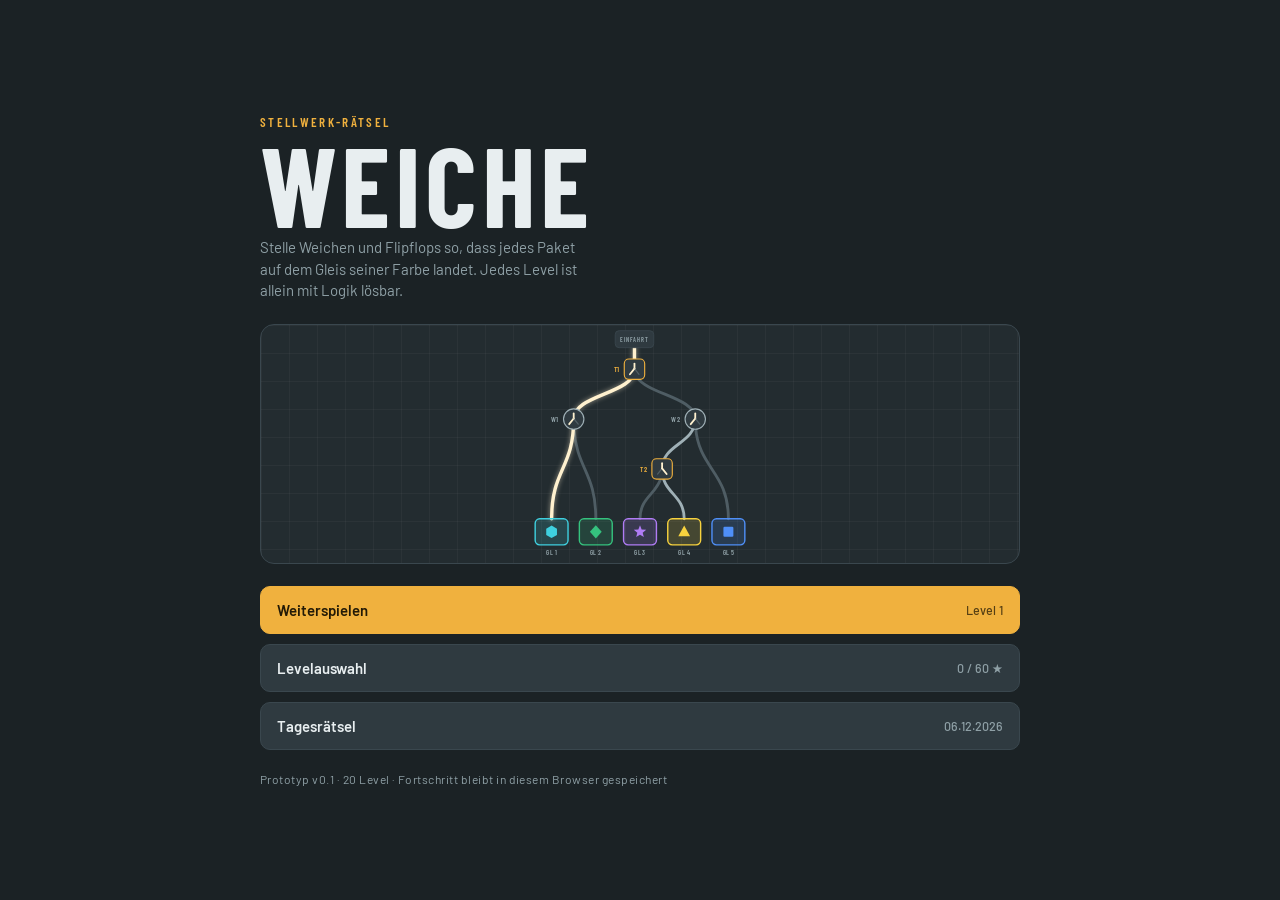
==== web/index.html @ 9e85227f "Prototyp v0.1 und Marktanalyse hinzufügen - web/index.html: spielbarer Browser-Prototyp mit 20 Level" ====
<!doctype html>
<html lang="de">
<head>
<meta charset="utf-8">
<meta name="viewport" content="width=device-width, initial-scale=1, viewport-fit=cover">
<style>:root{padding-top:env(safe-area-inset-top,0px);padding-bottom:env(safe-area-inset-bottom,0px)}body{margin:0}</style>
<title>Weiche</title>
<link rel="preconnect" href="https://fonts.googleapis.com">
<link rel="preconnect" href="https://fonts.gstatic.com" crossorigin>
<link rel="stylesheet" href="https://fonts.googleapis.com/css2?family=Barlow+Condensed:wght@500;600;700&family=Barlow:wght@400;500;600&display=swap">
<style>
/* Layout: Ein-Bildschirm-Stellpult – Kopfzeile, Paketfolge, Spurplan (flexibel), Bedienleiste */
:root{
  --panel:#1b2225; --panel-2:#232c30; --panel-3:#2f3a40; --frame:#3a474e;
  --grid:rgba(255,255,255,.035);
  --rail:#4f5d64; --rail-set:#9fb0b6; --lit:#fff1cf; --ink:#e8eef0; --muted:#8fa0a6;
  --accent:#f0b13e; --accent-ink:#231a06; --ok:#6fd08c; --bad:#ff6a57;
  --c0:#ef5b5b; --c1:#4f8ff7; --c2:#f7d23e; --c3:#35c27e; --c4:#b07cf5; --c5:#3fd0df;
  --f-display:'Barlow Condensed','Arial Narrow',Arial,sans-serif;
  --f-body:'Barlow',system-ui,-apple-system,'Segoe UI',sans-serif;
  color-scheme:dark;
}
*{box-sizing:border-box}
[hidden]{display:none!important}
html,body{height:100%}
body{background:var(--panel);color:var(--ink);font-family:var(--f-body);font-size:15px;
  padding-left:max(16px,env(safe-area-inset-left,0px));padding-right:max(16px,env(safe-area-inset-right,0px));
  -webkit-tap-highlight-color:transparent;overscroll-behavior:none}
button{font:inherit;color:inherit;cursor:pointer;border:0;background:none}
button:focus-visible,[tabindex]:focus-visible{outline:2px solid var(--accent);outline-offset:2px}
#app{height:100%;max-width:760px;margin:0 auto;display:flex;flex-direction:column}
.screen{flex:1;min-height:0;display:flex;flex-direction:column;padding-block:12px}

/* ---------- Menü ---------- */
#menu{justify-content:center;gap:22px;align-items:stretch}
.brand{display:flex;flex-direction:column;gap:6px}
.eyebrow{font-family:var(--f-display);font-weight:600;letter-spacing:.18em;text-transform:uppercase;color:var(--accent);font-size:13px}
.wordmark{font-family:var(--f-display);font-weight:700;font-size:clamp(64px,18vw,112px);line-height:.85;letter-spacing:.04em;margin:0}
.lede{color:var(--muted);max-width:42ch;line-height:1.45;margin:0}
.hero{border:1px solid var(--frame);border-radius:14px;height:clamp(150px,30vh,240px);
  background:linear-gradient(var(--grid) 1px,transparent 1px) 0 0/28px 28px,linear-gradient(90deg,var(--grid) 1px,transparent 1px) 0 0/28px 28px,var(--panel-2)}
.hero svg{width:100%;height:100%;display:block}
.menu-actions{display:grid;gap:10px}
.btn{display:flex;align-items:center;justify-content:space-between;gap:12px;padding:14px 16px;border-radius:10px;
  background:var(--panel-3);border:1px solid var(--frame);font-weight:600;text-align:left}
.btn small{color:var(--muted);font-weight:500}
.btn.primary{background:var(--accent);color:var(--accent-ink);border-color:var(--accent)}
.btn.primary small{color:var(--accent-ink);opacity:.75}
.foot{color:var(--muted);font-size:12px;letter-spacing:.04em}

/* ---------- Levelauswahl ---------- */
.bar{display:flex;align-items:center;gap:10px;min-height:44px}
.back{padding:8px 10px 8px 0;color:var(--muted);font-weight:600}
.bar h2{font-family:var(--f-display);font-weight:700;font-size:24px;letter-spacing:.03em;margin:0;flex:1}
.grid{display:grid;grid-template-columns:repeat(5,1fr);gap:10px;margin-top:8px;overflow:auto;padding-bottom:8px}
.tile{aspect-ratio:1;max-width:100%;border-radius:10px;background:var(--panel-3);border:1px solid var(--frame);
  display:flex;flex-direction:column;align-items:center;justify-content:center;gap:2px}
.tile b{font-family:var(--f-display);font-size:26px;font-weight:700;font-variant-numeric:tabular-nums}
.tile span{font-size:11px;color:var(--accent);letter-spacing:.05em}
.tile[disabled]{opacity:.35;cursor:default}
.tile.next{border-color:var(--accent)}

/* ---------- Spiel ---------- */
#game{gap:10px;position:relative}
.ttl{flex:1;min-width:0}
.ttl b{display:block;font-family:var(--f-display);font-weight:700;font-size:22px;letter-spacing:.03em;line-height:1}
.ttl span{font-size:12px;color:var(--muted)}
.attempt{font-family:var(--f-display);font-weight:600;color:var(--muted);font-size:15px;font-variant-numeric:tabular-nums}
.tip{margin:0;padding:10px 12px;border-radius:10px;background:var(--panel-3);border-left:3px solid var(--accent);line-height:1.4;font-size:14px}
.queue-wrap{display:flex;align-items:center;gap:10px}
.queue-label{font-family:var(--f-display);font-weight:600;font-size:12px;letter-spacing:.14em;text-transform:uppercase;color:var(--muted)}
#queue{display:flex;gap:6px;flex-wrap:wrap}
.pkg{position:relative;width:30px;height:30px;border-radius:8px;display:grid;place-items:center;background:var(--panel-2);border:1px solid var(--frame)}
.pkg svg{width:24px;height:24px}
.pkg i{position:absolute;top:-6px;left:-5px;font-style:normal;font-size:10px;font-weight:600;color:var(--muted);font-variant-numeric:tabular-nums}
.pkg.now{border-color:var(--lit);box-shadow:0 0 0 2px rgba(255,241,207,.25)}
.pkg.done{opacity:.35}
.pkg.bad{border-color:var(--bad);box-shadow:0 0 0 2px rgba(255,106,87,.35)}
.board{flex:1;min-height:180px;position:relative;border:1px solid var(--frame);border-radius:14px;overflow:hidden;
  background:linear-gradient(var(--grid) 1px,transparent 1px) 0 0/28px 28px,linear-gradient(90deg,var(--grid) 1px,transparent 1px) 0 0/28px 28px,var(--panel-2)}
.board svg{width:100%;height:100%;display:block;touch-action:manipulation}
#status{margin:0;min-height:2.6em;line-height:1.35;font-size:14px;color:var(--muted)}
#status b{color:var(--ink)}
#status.bad b{color:var(--bad)}
.controls{display:grid;grid-template-columns:1fr 1fr 1fr 1.6fr;gap:8px}
.ctl{padding:12px 6px;border-radius:10px;background:var(--panel-3);border:1px solid var(--frame);font-weight:600;font-size:14px}
.ctl[disabled]{opacity:.4;cursor:default}
.ctl.go{background:var(--accent);border-color:var(--accent);color:var(--accent-ink);font-family:var(--f-display);font-size:18px;letter-spacing:.06em;text-transform:uppercase}

/* SVG-Elemente */
.rail{fill:none;stroke:var(--rail);stroke-width:5;stroke-linecap:round;stroke-dasharray:0 15 4000}
.rail.set{stroke:var(--rail-set);stroke-dasharray:none}
.rail.lit{stroke:var(--lit);stroke-width:6;stroke-dasharray:none;filter:drop-shadow(0 0 5px rgba(255,241,207,.55))}
.rail.src{stroke-dasharray:none}
.node{cursor:pointer;outline:none}
.node .body{fill:var(--panel-3);stroke:var(--rail-set);stroke-width:2}
.node.ff .body{stroke:var(--accent)}
.node:focus-visible .body{stroke:var(--lit);stroke-width:3}
.node .leg{stroke:var(--muted);stroke-width:2.2;stroke-linecap:round;opacity:.35}
.node .leg.on{stroke:var(--lit);stroke-width:3.2;opacity:1}
.node .stem{stroke:var(--lit);stroke-width:3.2;stroke-linecap:round}
.node .lab{font-family:var(--f-display);font-weight:600;font-size:13px;fill:var(--muted);letter-spacing:.04em}
.node.ff .lab{fill:var(--accent)}
.node.hint .ring{stroke:var(--accent);stroke-width:3;fill:none;animation:pulse 1s ease-in-out infinite}
.node.flip .body{animation:flip .35s ease-out}
.bin .box{stroke-width:2.5}
.bin.bad .box{stroke:var(--bad)!important;animation:blink .5s steps(2) 3}
.bin .cnt{font-family:var(--f-display);font-weight:700;font-size:14px;fill:var(--ink)}
.bin .gl{font-family:var(--f-display);font-weight:600;font-size:12px;fill:var(--muted);letter-spacing:.06em}
.src-box{fill:var(--panel-3);stroke:var(--frame);stroke-width:1.5}
.src-lab{font-family:var(--f-display);font-weight:600;font-size:11px;fill:var(--muted);letter-spacing:.12em}
@keyframes pulse{0%,100%{opacity:.25}50%{opacity:1}}
@keyframes flip{0%{transform:scale(1.25)}100%{transform:scale(1)}}
@keyframes blink{50%{opacity:.2}}
@media (prefers-reduced-motion:reduce){.node.hint .ring,.node.flip .body,.bin.bad .box{animation:none}}

/* Ergebnis-Overlay */
.overlay{position:absolute;inset:0;background:rgba(15,19,21,.78);display:grid;place-items:center;padding:16px;z-index:5}
.card{width:min(380px,100%);background:var(--panel-2);border:1px solid var(--frame);border-radius:16px;padding:22px;display:grid;gap:14px;text-align:center}
.card h3{margin:0;font-family:var(--f-display);font-weight:700;font-size:30px;letter-spacing:.03em}
.stars{font-size:34px;letter-spacing:6px;color:var(--accent)}
.stars .off{color:var(--panel-3)}
.card p{margin:0;color:var(--muted)}
.share{margin:0;padding:10px;border-radius:10px;background:var(--panel);font-size:18px;line-height:1.3;white-space:pre-wrap;word-break:break-word;user-select:all}
.card .row{display:grid;gap:8px}
.copied{font-size:13px;color:var(--ok);min-height:1.2em}
@media (max-width:380px){.grid{grid-template-columns:repeat(4,1fr)}.ctl{font-size:13px}}
</style>
</head>
<body>

<div id="app">
  <section id="menu" class="screen">
    <div class="brand">
      <span class="eyebrow">Stellwerk-Rätsel</span>
      <h1 class="wordmark">WEICHE</h1>
      <p class="lede">Stelle Weichen und Flipflops so, dass jedes Paket auf dem Gleis seiner Farbe landet. Jedes Level ist allein mit Logik lösbar.</p>
    </div>
    <div class="hero"><svg id="heroSvg" aria-hidden="true"></svg></div>
    <div class="menu-actions">
      <button class="btn primary" id="btnContinue"><span>Weiterspielen</span><small id="contLabel">Level 1</small></button>
      <button class="btn" id="btnLevels"><span>Levelauswahl</span><small id="starTotal">0 / 60 ★</small></button>
      <button class="btn" id="btnDaily"><span>Tagesrätsel</span><small id="dailyLabel"></small></button>
    </div>
    <div class="foot">Prototyp v0.1 · 20 Level · Fortschritt bleibt in diesem Browser gespeichert</div>
  </section>

  <section id="levels" class="screen" hidden>
    <div class="bar"><button class="back" data-go="menu">‹ Menü</button><h2>Levelauswahl</h2></div>
    <div class="grid" id="levelGrid"></div>
  </section>

  <section id="game" class="screen" hidden>
    <div class="bar">
      <button class="back" id="btnBack">‹ Menü</button>
      <div class="ttl"><b id="gTitle">Level 1</b><span id="gSub"></span></div>
      <span class="attempt" id="gAttempt">Versuch 1</span>
    </div>
    <p class="tip" id="gTip" hidden></p>
    <div class="queue-wrap"><span class="queue-label">Folge</span><div id="queue"></div></div>
    <div class="board"><svg id="boardSvg" role="group" aria-label="Spurplan"><g id="layerStatic"></g><g id="layerToken"></g></svg></div>
    <p id="status"></p>
    <div class="controls">
      <button class="ctl" id="btnHint">Tipp</button>
      <button class="ctl" id="btnReset">Auf Anfang</button>
      <button class="ctl" id="btnSpeed">Tempo 1×</button>
      <button class="ctl go" id="btnStart">Start</button>
    </div>
    <div class="overlay" id="overlay" hidden>
      <div class="card">
        <h3 id="ovTitle">Geschafft</h3>
        <div class="stars" id="ovStars"></div>
        <p id="ovInfo"></p>
        <pre class="share" id="ovShare" hidden></pre>
        <div class="copied" id="ovCopied" hidden></div>
        <div class="row" id="ovButtons"></div>
      </div>
    </div>
  </section>
</div>

<script>
(()=>{
'use strict';
const $=s=>document.querySelector(s);
const NS='http://www.w3.org/2000/svg';
const COLORS=[
  {name:'rot',shape:'circle'},{name:'blau',shape:'square'},{name:'gelb',shape:'triangle'},
  {name:'grün',shape:'diamond'},{name:'violett',shape:'star'},{name:'türkis',shape:'hex'}];
const EMOJI_OK='🟩',EMOJI_BAD='🟥',EMOJI_NO='⬛';
// [Knoten, Flipflops, Pakete, max. Tiefe]
const LEVELS=[[1,0,2,1],[2,0,3,2],[1,1,3,1],[2,1,4,2],[3,1,4,2],[3,1,5,2],[3,2,5,2],[4,1,5,3],[4,2,6,3],[4,2,6,3],
  [5,2,6,3],[5,2,7,3],[5,3,7,3],[5,2,8,3],[6,3,7,3],[6,3,8,3],[6,2,8,4],[7,3,8,4],[7,3,9,4],[7,4,10,4]];
const DAILY=[5,2,7,3];
const TIPS={
  1:'Tippe auf die Weiche W1, um sie umzustellen. Die hell leuchtende Fahrstraße zeigt, wohin Paket 1 fährt. Dann Start.',
  2:'Jedes Paket muss auf dem Gleis mit seiner Farbe und Form landen.',
  3:'Neu: der Flipflop (eckig, T1). Nach jedem Paket wechselt er die Richtung. Du stellst nur ein, wohin er zuerst schaltet.',
  5:'Lies die Paketfolge oben von links nach rechts. Die Reihenfolge entscheidet.',
  7:'Zwei Flipflops: Jeder wechselt nur, wenn ein Paket über ihn fährt.',
  13:'Drei Flipflops. Arbeite dich vom Zielgleis rückwärts zur Einfahrt.'};

/* ---------- Speicher ---------- */
const STORE='weiche.v1';
function load(){try{return JSON.parse(localStorage.getItem(STORE))||{}}catch(e){return {}}}
const P=Object.assign({unlocked:1,stars:{},daily:{}},load());
function save(){try{localStorage.setItem(STORE,JSON.stringify(P))}catch(e){}}

/* ---------- Zufall ---------- */
function rngOf(a){return function(){a|=0;a=a+0x6D2B79F5|0;let t=Math.imul(a^a>>>15,1|a);t=t+Math.imul(t^t>>>7,61|t)^t;return((t^t>>>14)>>>0)/4294967296}}
function shuffle(a,r){for(let i=a.length-1;i>0;i--){const j=Math.floor(r()*(i+1));[a[i],a[j]]=[a[j],a[i]]}return a}

/* ---------- Generator ---------- */
function buildTree(r,k,maxD){
  const nodes=[];
  const mk=d=>{nodes.push({leaf:true,depth:d});return nodes.length-1};
  const expand=i=>{const n=nodes[i];n.leaf=false;n.l=mk(n.depth+1);n.r=mk(n.depth+1)};
  const root=mk(0);expand(root);
  for(let c=1;c<k;c++){
    const open=[];nodes.forEach((n,i)=>{if(n.leaf&&n.depth<maxD)open.push(i)});
    if(!open.length)return null;
    expand(open[Math.floor(r()*open.length)]);
  }
  return {nodes,root};
}
function simulate(T,states,n){
  const s=states.slice(),out=[],visits=new Array(T.nodes.length).fill(0);
  for(let p=0;p<n;p++){
    let i=T.root;
    while(!T.nodes[i].leaf){const nd=T.nodes[i];visits[i]++;const d=s[i];if(nd.kind==='T')s[i]^=1;i=d?nd.r:nd.l}
    out.push(i);
  }
  return {out,visits};
}
function genLevel(seed,[k,f,n,maxD]){
  const passes=[[1,true],[2,true],[3,true],[8,true],[64,false]];
  for(const [maxSol,strict] of passes){
    const r=rngOf(seed*7919+maxSol*31);
    for(let tries=0;tries<700;tries++){
      const T=buildTree(r,k,maxD);if(!T)continue;
      const internals=[],leaves=[];
      // Breitensuche für Nummerierung
      const q=[T.root];while(q.length){const i=q.shift();const nd=T.nodes[i];if(nd.leaf)leaves.push(i);else{internals.push(i);q.push(nd.l,nd.r)}}
      internals.forEach(i=>T.nodes[i].kind='W');
      shuffle(internals.slice(),r).slice(0,f).forEach(i=>T.nodes[i].kind='T');
      const cols=shuffle([0,1,2,3,4,5],r);
      shuffle(leaves.slice(),r).forEach((li,j)=>{T.nodes[li].color=j<6?cols[j]:cols[Math.floor(r()*6)]});
      const sol=new Array(T.nodes.length).fill(0);internals.forEach(i=>sol[i]=r()<.5?1:0);
      const {out,visits}=simulate(T,sol,n);
      if(strict&&internals.some(i=>visits[i]===0))continue;
      if(internals.some(i=>T.nodes[i].kind==='T'&&visits[i]<2))continue;
      const target=out.map(li=>T.nodes[li].color);
      if(f>0&&new Set(target).size<2)continue;
      const sols=[];
      for(let m=0;m<(1<<k);m++){
        const st=new Array(T.nodes.length).fill(0);internals.forEach((ii,b)=>st[ii]=(m>>b)&1);
        const res=simulate(T,st,n).out;
        if(res.every((li,p)=>T.nodes[li].color===target[p]))sols.push(st);
      }
      if(sols.length>maxSol||sols.length===(1<<k))continue;
      let start=null;
      for(let t=0;t<60&&!start;t++){
        const st=new Array(T.nodes.length).fill(0);internals.forEach(i=>st[i]=r()<.5?1:0);
        if(!sols.some(s=>internals.every(i=>s[i]===st[i])))start=st;
      }
      if(!start)continue;
      internals.forEach((i,j)=>{T.nodes[i].num=0});
      let wn=0,tn=0;internals.forEach(i=>{const nd=T.nodes[i];nd.label=nd.kind==='T'?'T'+(++tn):'W'+(++wn)});
      leaves.slice().sort((a,b)=>0).forEach(()=>{});
      const L={T,internals,leaves,target,sols,start,n,k,f};
      layout(L);
      return L;
    }
  }
  throw new Error('Level konnte nicht erzeugt werden');
}
const COL=78,ROW=88,TOP=78,PADX=24;
function layout(L){
  const T=L.T,order=[];
  const ino=i=>{const nd=T.nodes[i];if(nd.leaf){order.push(i);return}ino(nd.l);ino(nd.r)};ino(T.root);
  const maxDepth=Math.max(...L.internals.map(i=>T.nodes[i].depth));
  const leafY=TOP+(maxDepth+1)*ROW;
  order.forEach((li,j)=>{const nd=T.nodes[li];nd.x=PADX+COL/2+j*COL;nd.y=leafY;nd.gl=j+1});
  const post=i=>{const nd=T.nodes[i];if(nd.leaf)return;post(nd.l);post(nd.r);nd.x=(T.nodes[nd.l].x+T.nodes[nd.r].x)/2;nd.y=TOP+nd.depth*ROW};
  post(T.root);
  L.W=PADX*2+order.length*COL;L.H=leafY+78;L.srcY=TOP-52;L.order=order;
}
const cache={};
function levelData(idx){return cache['L'+idx]||(cache['L'+idx]=genLevel(1000+idx*17,LEVELS[idx-1]))}
function todayKey(){const d=new Date();const p=n=>String(n).padStart(2,'0');return d.getFullYear()+'-'+p(d.getMonth()+1)+'-'+p(d.getDate())}
function dailyData(key){return cache['D'+key]||(cache['D'+key]=genLevel(parseInt(key.replace(/-/g,''),10),DAILY))}

/* ---------- Zeichnen ---------- */
function shape(s,r,style){
  const pts=a=>`<polygon points="${a.map(p=>p.map(v=>v.toFixed(1)).join(',')).join(' ')}" style="${style}"/>`;
  if(s==='circle')return `<circle r="${r*.9}" style="${style}"/>`;
  if(s==='square')return `<rect x="${-r*.8}" y="${-r*.8}" width="${r*1.6}" height="${r*1.6}" rx="${r*.18}" style="${style}"/>`;
  if(s==='triangle')return pts([[0,-r],[r*.95,r*.72],[-r*.95,r*.72]]);
  if(s==='diamond')return pts([[0,-r*1.05],[r*.95,0],[0,r*1.05],[-r*.95,0]]);
  if(s==='star'){const a=[];for(let i=0;i<10;i++){const rr=i%2?r*.45:r*1.05,t=-Math.PI/2+i*Math.PI/5;a.push([Math.cos(t)*rr,Math.sin(t)*rr])}return pts(a)}
  const a=[];for(let i=0;i<6;i++){const t=Math.PI/6+i*Math.PI/3;a.push([Math.cos(t)*r,Math.sin(t)*r])}return pts(a);
}
function pkgSVG(c,r){return `<circle r="${r}" style="fill:var(--c${c})"/>${shape(COLORS[c].shape,r*.48,'fill:var(--panel)')}`}
function edgeD(a,b){const my=(a.y+b.y)/2;return `M${a.x},${a.y} C${a.x},${my} ${b.x},${my} ${b.x},${b.y}`}
function bez(a,b,t){const my=(a.y+b.y)/2,u=1-t;
  return {x:u*u*u*a.x+3*u*u*t*a.x+3*u*t*t*b.x+t*t*t*b.x,y:u*u*u*a.y+3*u*u*t*my+3*u*t*t*my+t*t*t*b.y}}
function routeOf(L,states){const T=L.T,r=[];let i=T.root;while(!T.nodes[i].leaf){r.push(i);i=states[i]?T.nodes[i].r:T.nodes[i].l}r.push(i);return r}

function render(svg,layer,L,states,o={}){
  const T=L.T,lit=new Set(o.lit||[]),parts=[],root=T.nodes[T.root];
  svg.setAttribute('viewBox',`0 0 ${L.W} ${L.H}`);
  // Einfahrt
  parts.push(`<path class="rail src ${lit.size?'lit':'set'}" d="M${root.x},${L.srcY+14} L${root.x},${root.y}"/>`);
  const back=[],mid=[],front=[];
  L.internals.forEach(i=>{const nd=T.nodes[i];[[nd.l,0],[nd.r,1]].forEach(([c,dir])=>{
    const on=states[i]===dir,isLit=on&&lit.has(i)&&lit.has(c);
    const cls=isLit?'lit':on?'set':'';
    (isLit?front:on?mid:back).push(`<path class="rail ${cls}" d="${edgeD(nd,T.nodes[c])}"/>`)})});
  parts.push(...back,...mid,...front);
  parts.push(`<g transform="translate(${root.x},${L.srcY})"><rect class="src-box" x="-34" y="-16" width="68" height="30" rx="7"/><text class="src-lab" text-anchor="middle" y="4">EINFAHRT</text></g>`);
  // Gleise
  L.leaves.forEach(li=>{const nd=T.nodes[li],c=nd.color,cnt=(o.counts||{})[li]||0,bad=o.bad===li;
    parts.push(`<g class="bin${bad?' bad':''}" transform="translate(${nd.x},${nd.y})">
      <rect class="box" x="-29" y="0" width="58" height="46" rx="8" style="fill:var(--c${c});fill-opacity:.16;stroke:var(--c${c})"/>
      <g transform="translate(0,23)">${shape(COLORS[c].shape,11,`fill:var(--c${c})`)}</g>
      ${cnt?`<text class="cnt" x="22" y="-6" text-anchor="middle">${cnt}</text>`:''}
      <text class="gl" text-anchor="middle" y="64">GL ${nd.gl}</text></g>`)});
  // Weichen
  L.internals.forEach(i=>{const nd=T.nodes[i],ff=nd.kind==='T',d=states[i];
    const body=ff?`<rect class="body" x="-18" y="-18" width="36" height="36" rx="8"/>`:`<circle class="body" r="18"/>`;
    const name=(ff?'Flipflop ':'Weiche ')+nd.label+', Richtung '+(d?'rechts':'links');
    parts.push(`<g class="node${ff?' ff':''}${o.hint===i?' hint':''}${o.flip===i?' flip':''}" data-node="${i}" tabindex="${o.interactive?0:-1}" role="button" aria-label="${name}" transform="translate(${nd.x},${nd.y})">
      <circle r="36" fill="transparent"/>${o.hint===i?'<circle class="ring" r="27"/>':''}${body}
      <line class="stem" x1="0" y1="-10" x2="0" y2="-1"/>
      <line class="leg${d?'':' on'}" x1="0" y1="-1" x2="-8" y2="9"/>
      <line class="leg${d?' on':''}" x1="0" y1="-1" x2="8" y2="9"/>
      <text class="lab" x="-27" y="5" text-anchor="end">${nd.label}</text></g>`)});
  layer.innerHTML=parts.join('');
}

/* ---------- Bildschirme ---------- */
const screens=['menu','levels','game'];
function show(id){screens.forEach(s=>$('#'+s).hidden=s!==id);if(id==='menu')renderMenu();if(id==='levels')renderLevels()}
document.querySelectorAll('[data-go]').forEach(b=>b.addEventListener('click',()=>show(b.dataset.go)));
function starsOf(n){return '★'.repeat(n)+'☆'.repeat(3-n)}
function totalStars(){return Object.values(P.stars).reduce((a,b)=>a+b,0)}
function renderMenu(){
  const next=Math.min(P.unlocked,LEVELS.length);
  $('#contLabel').textContent='Level '+next;
  $('#starTotal').textContent=totalStars()+' / '+LEVELS.length*3+' ★';
  const key=todayKey(),d=P.daily[key];
  $('#dailyLabel').textContent=(d&&d.done?'gelöst · ':'')+key.split('-').reverse().join('.');
  const L=levelData(9),hs=$('#heroSvg');
  hs.innerHTML='<g></g>';
  const sol=L.sols[0];
  render(hs,hs.firstChild,L,sol,{lit:routeOf(L,sol)});
}
function renderLevels(){
  const g=$('#levelGrid');g.innerHTML='';
  LEVELS.forEach((_,j)=>{const i=j+1,b=document.createElement('button');
    b.className='tile'+(i===P.unlocked?' next':'');b.disabled=i>P.unlocked;
    const s=P.stars[i]||0;
    b.innerHTML=`<b>${i}</b><span>${i<=P.unlocked?(s?starsOf(s):'neu'):'gesperrt'}</span>`;
    b.setAttribute('aria-label','Level '+i+(i>P.unlocked?', gesperrt':''));
    b.addEventListener('click',()=>startLevel(i));g.appendChild(b)});
}
$('#btnContinue').addEventListener('click',()=>startLevel(Math.min(P.unlocked,LEVELS.length)));
$('#btnLevels').addEventListener('click',()=>show('levels'));
$('#btnDaily').addEventListener('click',()=>startDaily());
$('#btnBack').addEventListener('click',()=>{cancelRun();show('menu')});

/* ---------- Spielzustand ---------- */
let G=null,runId=0,speed=1;
const svg=$('#boardSvg'),layer=$('#layerStatic'),tok=$('#layerToken');
const reduced=matchMedia('(prefers-reduced-motion: reduce)').matches;

function startLevel(i){begin({mode:'level',idx:i,L:levelData(i)})}
function startDaily(){const key=todayKey();begin({mode:'daily',key,L:dailyData(key)})}
function begin(g){
  cancelRun();
  G=Object.assign(g,{states:g.L.start.slice(),attempts:0,hints:0,running:false,cur:-1,results:[],rows:[],counts:{},hint:null,bad:null,flip:null});
  const L=G.L,wc=L.internals.filter(i=>L.T.nodes[i].kind==='W').length,tc=L.k-wc;
  $('#gTitle').textContent=G.mode==='daily'?'Tagesrätsel':'Level '+G.idx;
  $('#gSub').textContent=[wc?wc+(wc>1?' Weichen':' Weiche'):'',tc?tc+(tc>1?' Flipflops':' Flipflop'):'',L.n+' Pakete'].filter(Boolean).join(' · ');
  const tip=G.mode==='level'?TIPS[G.idx]:null;
  $('#gTip').hidden=!tip;$('#gTip').textContent=tip||'';
  $('#overlay').hidden=true;tok.innerHTML='';
  show('game');
  if(G.mode==='daily'&&P.daily[G.key]&&P.daily[G.key].done){showWin(true);}
  setStatus('Stelle die Weichen und drücke <b>Start</b>.');
  refresh();
}
function refresh(){
  const L=G.L;
  const lit=G.running?G.lit:routeOf(L,G.states);
  render(svg,layer,L,G.states,{lit,interactive:!G.running,hint:G.hint,bad:G.bad,counts:G.counts,flip:G.flip});
  $('#gAttempt').textContent='Versuch '+Math.max(1,G.attempts+(G.running?0:1));
  const q=$('#queue');q.innerHTML='';
  L.target.forEach((c,p)=>{const d=document.createElement('div');
    let cls='pkg';if(G.running&&p===G.cur)cls+=' now';else if(p<G.results.length)cls+=G.results[p]?' done':' bad';else if(!G.running&&p===0)cls+=' now';
    d.className=cls;d.title='Paket '+(p+1)+': '+COLORS[c].name;
    d.innerHTML=`<i>${p+1}</i><svg viewBox="-14 -14 28 28">${pkgSVG(c,12)}</svg>`;q.appendChild(d)});
  $('#btnStart').disabled=G.running;$('#btnHint').disabled=G.running;
  $('#btnReset').textContent=G.running?'Abbrechen':'Auf Anfang';
}
function setStatus(html,bad){const s=$('#status');s.innerHTML=html;s.classList.toggle('bad',!!bad)}
function buzz(ms){try{navigator.vibrate&&navigator.vibrate(ms)}catch(e){}}

function toggleNode(i){
  if(!G||G.running)return;
  if(G.results.length){G.results=[];G.counts={};G.bad=null}
  G.states[i]^=1;G.hint=null;buzz(8);refresh();
  setStatus('Stelle die Weichen und drücke <b>Start</b>.');
  const el=layer.querySelector(`[data-node="${i}"]`);el&&el.focus({preventScroll:true});
}
svg.addEventListener('click',e=>{const n=e.target.closest('[data-node]');if(n)toggleNode(+n.dataset.node)});
svg.addEventListener('keydown',e=>{const n=e.target.closest('[data-node]');if(n&&(e.key==='Enter'||e.key===' ')){e.preventDefault();toggleNode(+n.dataset.node)}});

/* ---------- Ablauf ---------- */
function cancelRun(){runId++;if(G&&G.running){G.running=false;G.states=G.planned.slice()}tok.innerHTML=''}
function anim(dur,fn,my){return new Promise(res=>{const t0=performance.now();
  const tick=now=>{if(my!==runId)return res(false);const t=Math.min(1,(now-t0)/dur);fn(t);t<1?requestAnimationFrame(tick):res(true)};requestAnimationFrame(tick)})}
function placeTok(p){tok.firstChild&&tok.firstChild.setAttribute('transform',`translate(${p.x.toFixed(1)},${p.y.toFixed(1)})`)}
function dur(a,b){return Math.hypot(a.x-b.x,a.y-b.y)*1.15/(0.30*speed*(reduced?2:1))}

async function run(){
  if(G.running)return;
  const L=G.L,T=L.T,my=++runId;
  if(G.results.length){G.results=[];G.counts={};G.bad=null}
  G.planned=G.states.slice();G.running=true;G.attempts++;G.hint=null;G.flip=null;
  const row=[];
  for(let p=0;p<L.n;p++){
    G.cur=p;G.lit=routeOf(L,G.states);refresh();
    setStatus(`Paket <b>${p+1}</b> von ${L.n} unterwegs.`);
    const c=L.target[p];
    tok.innerHTML=`<g>${pkgSVG(c,13)}</g>`;
    const root=T.nodes[T.root],s={x:root.x,y:L.srcY+14};
    placeTok(s);
    if(!await anim(dur(s,root),t=>placeTok({x:root.x,y:s.y+(root.y-s.y)*t}),my))return;
    let i=T.root;
    while(!T.nodes[i].leaf){
      const nd=T.nodes[i],next=G.states[i]?nd.r:nd.l;
      if(nd.kind==='T'){G.states[i]^=1;G.flip=i;refresh();G.flip=null}
      const a=nd,b=T.nodes[next];
      if(!await anim(dur(a,b),t=>placeTok(bez(a,b,t)),my))return;
      i=next;
    }
    const b=T.nodes[i];
    if(!await anim(140/speed,t=>placeTok({x:b.x,y:b.y+23*t}),my))return;
    tok.innerHTML='';
    G.counts[i]=(G.counts[i]||0)+1;
    const ok=b.color===c;G.results.push(ok);row.push(ok?EMOJI_OK:EMOJI_BAD);
    if(!ok){
      for(let r=p+1;r<L.n;r++)row.push(EMOJI_NO);
      G.rows.push(row.join(''));
      G.running=false;G.bad=i;G.cur=-1;G.states=G.planned.slice();buzz([30,40,30]);refresh();
      setStatus(`<b>Paket ${p+1} (${COLORS[c].name}) ist auf Gleis ${b.gl} gelandet.</b> Die Stellung ist zurückgesetzt. Stelle um und starte neu.`,true);
      return;
    }
    buzz(6);
  }
  G.rows.push(row.join(''));
  G.running=false;G.cur=-1;G.states=G.planned.slice();refresh();
  win();
}
function calcStars(){let s=G.attempts===1?3:G.attempts<=3?2:1;if(G.hints)s--;return Math.max(1,s)}
function win(){
  const s=calcStars();
  if(G.mode==='level'){
    P.stars[G.idx]=Math.max(P.stars[G.idx]||0,s);
    if(G.idx===P.unlocked&&P.unlocked<LEVELS.length)P.unlocked++;
  }else{
    P.daily[G.key]={done:true,stars:s,attempts:G.attempts,hints:G.hints,rows:G.rows.slice()};
  }
  save();
  setStatus('<b>Alle Pakete richtig zugestellt.</b>');
  showWin(false);
}
function showWin(fromStore){
  const ov=$('#overlay'),btns=$('#ovButtons');btns.innerHTML='';
  let s,attempts,hints,rows;
  if(G.mode==='daily'&&fromStore){const d=P.daily[G.key];s=d.stars;attempts=d.attempts;hints=d.hints;rows=d.rows}
  else{s=calcStars();attempts=G.attempts;hints=G.hints;rows=G.rows}
  $('#ovTitle').textContent=G.mode==='daily'?'Tagesrätsel gelöst':'Level '+G.idx+' geschafft';
  $('#ovStars').innerHTML='★'.repeat(s)+`<span class="off">${'★'.repeat(3-s)}</span>`;
  $('#ovStars').setAttribute('aria-label',s+' von 3 Sternen');
  $('#ovInfo').textContent=attempts+(attempts===1?' Versuch':' Versuche')+' · '+hints+(hints===1?' Tipp':' Tipps');
  const share=$('#ovShare'),copied=$('#ovCopied');copied.hidden=true;
  const add=(label,cls,fn)=>{const b=document.createElement('button');b.className='btn'+(cls?' '+cls:'');b.innerHTML=`<span>${label}</span>`;b.style.justifyContent='center';b.addEventListener('click',fn);btns.appendChild(b)};
  if(G.mode==='daily'){
    const date=G.key.split('-').reverse().join('.');
    const text=`Weiche · Tagesrätsel ${date}\n${'⭐'.repeat(s)} · ${attempts} ${attempts===1?'Versuch':'Versuche'}\n${rows.join('\n')}`;
    share.hidden=false;share.textContent=text;
    add('Ergebnis kopieren','primary',()=>{
      const done=()=>{copied.hidden=false;copied.textContent='Kopiert. Du kannst es jetzt teilen.'};
      const fail=()=>{const rg=document.createRange();rg.selectNodeContents(share);const sel=getSelection();sel.removeAllRanges();sel.addRange(rg);copied.hidden=false;copied.textContent='Text markiert. Kopiere ihn mit deinem Gerät.'};
      try{navigator.clipboard.writeText(text).then(done,fail)}catch(e){fail()}});
    add('Zum Menü','',()=>show('menu'));
  }else{
    share.hidden=true;
    if(G.idx<LEVELS.length)add('Nächstes Level','primary',()=>startLevel(G.idx+1));
    else{const p=document.createElement('p');p.textContent='Du hast alle 20 Level des Prototyps gelöst.';btns.appendChild(p)}
    add('Nochmal spielen','',()=>startLevel(G.idx));
    add('Levelauswahl','',()=>show('levels'));
  }
  ov.hidden=false;
  const f=btns.querySelector('button');f&&f.focus({preventScroll:true});
}

/* ---------- Bedienleiste ---------- */
$('#btnStart').addEventListener('click',()=>run());
$('#btnReset').addEventListener('click',()=>{
  if(!G)return;
  if(G.running){cancelRun();G.cur=-1;G.results=[];G.counts={};refresh();setStatus('Abgebrochen. Die Stellung ist wieder wie vor dem Start.');return}
  G.states=G.L.start.slice();G.results=[];G.counts={};G.bad=null;G.hint=null;refresh();
  setStatus('Alle Weichen stehen wieder in der Ausgangsstellung.');
});
$('#btnSpeed').addEventListener('click',()=>{speed=speed===1?2:speed===2?3:1;$('#btnSpeed').textContent='Tempo '+speed+'×'});
$('#btnHint').addEventListener('click',()=>{
  if(!G||G.running)return;
  const L=G.L;let best=null,bd=1e9;
  L.sols.forEach(s=>{const d=L.internals.filter(i=>s[i]!==G.states[i]);if(d.length<bd){bd=d.length;best=d}});
  if(!bd){setStatus('<b>Deine Stellung ist richtig.</b> Drücke Start.');return}
  G.hints++;G.hint=best[0];refresh();
  const nd=L.T.nodes[best[0]];
  setStatus(`Tipp: Stelle <b>${nd.label}</b> um.`+(nd.kind==='T'?' Beim Flipflop zählt die Startrichtung.':''));
});

show('menu');
window.__weiche={levelData,dailyData,LEVELS,simulate};
})();
</script>
</body>
</html>
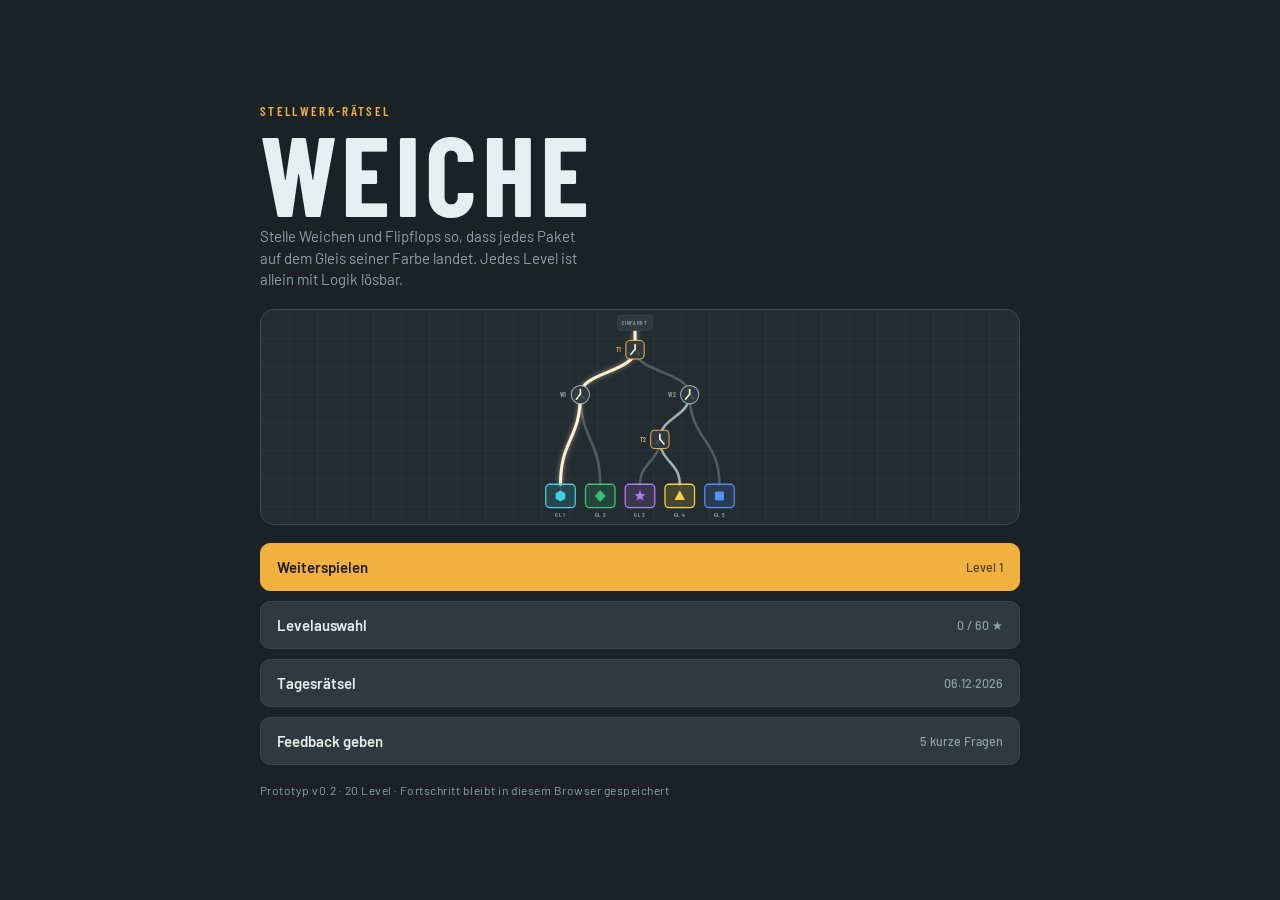
==== commit dd6ed598: "Fragebogen, anonyme Auswertung und besseres Layout für große Level (v0.2) - Fragebogen im Spiel mit " ====
--- a/web/index.html
+++ b/web/index.html
@@ -32,12 +32,14 @@
 .screen{flex:1;min-height:0;display:flex;flex-direction:column;padding-block:12px}
 
 /* ---------- Menü ---------- */
-#menu{justify-content:center;gap:22px;align-items:stretch}
+#menu{gap:18px;align-items:stretch;overflow:auto}
+#menu>:first-child{margin-top:auto}
+#menu>:last-child{margin-bottom:auto}
 .brand{display:flex;flex-direction:column;gap:6px}
 .eyebrow{font-family:var(--f-display);font-weight:600;letter-spacing:.18em;text-transform:uppercase;color:var(--accent);font-size:13px}
 .wordmark{font-family:var(--f-display);font-weight:700;font-size:clamp(64px,18vw,112px);line-height:.85;letter-spacing:.04em;margin:0}
 .lede{color:var(--muted);max-width:42ch;line-height:1.45;margin:0}
-.hero{border:1px solid var(--frame);border-radius:14px;height:clamp(150px,30vh,240px);
+.hero{border:1px solid var(--frame);border-radius:14px;height:clamp(120px,24vh,220px);flex:none;
   background:linear-gradient(var(--grid) 1px,transparent 1px) 0 0/28px 28px,linear-gradient(90deg,var(--grid) 1px,transparent 1px) 0 0/28px 28px,var(--panel-2)}
 .hero svg{width:100%;height:100%;display:block}
 .menu-actions{display:grid;gap:10px}
@@ -124,6 +126,20 @@
 .share{margin:0;padding:10px;border-radius:10px;background:var(--panel);font-size:18px;line-height:1.3;white-space:pre-wrap;word-break:break-word;user-select:all}
 .card .row{display:grid;gap:8px}
 .copied{font-size:13px;color:var(--ok);min-height:1.2em}
+/* ---------- Feedback ---------- */
+#feedback{overflow:auto}
+.fb{display:grid;gap:18px;padding-bottom:16px}
+.fb fieldset{border:0;padding:0;margin:0;min-width:0}
+.fb legend,.fb .q{font-weight:600;padding:0;margin-bottom:8px;display:block}
+.opts{display:flex;flex-wrap:wrap;gap:8px}
+.chip{position:relative}
+.chip input{position:absolute;opacity:0;inset:0;width:100%;height:100%;margin:0;cursor:pointer}
+.chip span{display:block;min-width:46px;text-align:center;padding:10px 14px;border-radius:10px;background:var(--panel-3);border:1px solid var(--frame);font-weight:600}
+.chip input:checked+span{background:var(--accent);border-color:var(--accent);color:var(--accent-ink)}
+.chip input:focus-visible+span{outline:2px solid var(--accent);outline-offset:2px}
+.scale{display:flex;justify-content:space-between;gap:12px;color:var(--muted);font-size:12px;max-width:290px;margin-top:6px}
+.fb textarea{width:100%;border-radius:10px;border:1px solid var(--frame);background:var(--panel-2);color:var(--ink);font:inherit;padding:10px;resize:vertical}
+.fb .err{color:var(--bad);font-size:13px;min-height:1.2em;margin:0}
 @media (max-width:380px){.grid{grid-template-columns:repeat(4,1fr)}.ctl{font-size:13px}}
 </style>
 </head>
@@ -141,8 +157,23 @@
       <button class="btn primary" id="btnContinue"><span>Weiterspielen</span><small id="contLabel">Level 1</small></button>
       <button class="btn" id="btnLevels"><span>Levelauswahl</span><small id="starTotal">0 / 60 ★</small></button>
       <button class="btn" id="btnDaily"><span>Tagesrätsel</span><small id="dailyLabel"></small></button>
+      <button class="btn" id="btnFeedback"><span>Feedback geben</span><small>5 kurze Fragen</small></button>
     </div>
-    <div class="foot">Prototyp v0.1 · 20 Level · Fortschritt bleibt in diesem Browser gespeichert</div>
+    <div class="foot" id="foot"></div>
+  </section>
+
+  <section id="feedback" class="screen" hidden>
+    <div class="bar"><button class="back" data-go="menu">‹ Menü</button><h2>Dein Feedback</h2></div>
+    <form id="fbForm" class="fb" novalidate>
+      <p class="lede">Fünf kurze Fragen. Am Ende kopierst du deine Antworten und schickst sie an die Person, die dir das Spiel gezeigt hat. Dein Spielstand wird als Text angehängt.</p>
+      <div id="fbQs" class="fb"></div>
+      <div><label class="q" for="fbText">5. Was hat dich gestört oder was hat dir gefehlt?</label>
+      <textarea id="fbText" rows="3" maxlength="600"></textarea></div>
+      <p class="err" id="fbErr" role="alert"></p>
+      <button type="submit" class="btn primary" style="justify-content:center"><span>Antworten kopieren</span></button>
+      <pre class="share" id="fbOut" hidden></pre>
+      <div class="copied" id="fbCopied" hidden></div>
+    </form>
   </section>
 
   <section id="levels" class="screen" hidden>
@@ -205,6 +236,29 @@
 function load(){try{return JSON.parse(localStorage.getItem(STORE))||{}}catch(e){return {}}}
 const P=Object.assign({unlocked:1,stars:{},daily:{}},load());
 function save(){try{localStorage.setItem(STORE,JSON.stringify(P))}catch(e){}}
+
+/* ---------- Auswertung (anonym, ohne Cookies) ---------- */
+const VERSION='v0.2';
+// GoatCounter-Code eintragen, z. B. 'weiche' für weiche.goatcounter.com. Leer = es wird nichts gesendet.
+const CONFIG={goatcounter:''};
+const S=P.stats=Object.assign({first:todayKey(),days:[],levels:{}},P.stats||{});
+function track(ev){
+  if(!CONFIG.goatcounter)return;
+  try{new Image().src='https://'+CONFIG.goatcounter+'.goatcounter.com/count?p='+encodeURIComponent('/ev/'+ev)+'&t='+encodeURIComponent(ev)+'&e=true&rnd='+Math.random().toString(36).slice(2)}catch(e){}
+}
+function lvStat(id){return S.levels[id]||(S.levels[id]={starts:0,runs:0,fails:0,hints:0,won:0,firstTry:null})}
+function visit(){
+  const k=todayKey();if(S.days.includes(k))return;
+  S.days.push(k);const n=S.days.length;
+  track(n===1?'visit/first':'visit/day-'+Math.min(n,7));
+  if(n>1&&Math.round((new Date(k)-new Date(S.first))/864e5)===1)track('visit/next-day');
+  save();
+}
+function copyText(text,pre,msg,okMsg){
+  const done=()=>{msg.hidden=false;msg.textContent=okMsg};
+  const fail=()=>{const rg=document.createRange();rg.selectNodeContents(pre);const sel=getSelection();sel.removeAllRanges();sel.addRange(rg);msg.hidden=false;msg.textContent='Text markiert. Kopiere ihn mit deinem Gerät.'};
+  try{navigator.clipboard.writeText(text).then(done,fail)}catch(e){fail()}
+}
 
 /* ---------- Zufall ---------- */
 function rngOf(a){return function(){a|=0;a=a+0x6D2B79F5|0;let t=Math.imul(a^a>>>15,1|a);t=t+Math.imul(t^t>>>7,61|t)^t;return((t^t>>>14)>>>0)/4294967296}}
@@ -264,26 +318,29 @@
         if(!sols.some(s=>internals.every(i=>s[i]===st[i])))start=st;
       }
       if(!start)continue;
-      internals.forEach((i,j)=>{T.nodes[i].num=0});
       let wn=0,tn=0;internals.forEach(i=>{const nd=T.nodes[i];nd.label=nd.kind==='T'?'T'+(++tn):'W'+(++wn)});
-      leaves.slice().sort((a,b)=>0).forEach(()=>{});
       const L={T,internals,leaves,target,sols,start,n,k,f};
-      layout(L);
+      layout(L,0,0);
       return L;
     }
   }
   throw new Error('Level konnte nicht erzeugt werden');
 }
-const COL=78,ROW=88,TOP=78,PADX=24;
-function layout(L){
+const TOP=78,BOT=78;
+// Passt den Spurplan an die Fläche an: schmale Spalten bei vielen Gleisen, gestreckte Reihen im Hochformat.
+function layout(L,cw,ch){
   const T=L.T,order=[];
   const ino=i=>{const nd=T.nodes[i];if(nd.leaf){order.push(i);return}ino(nd.l);ino(nd.r)};ino(T.root);
+  const n=order.length,COL=n>=8?56:n>=7?60:n>=6?66:78,PADX=n>=6?14:24;
   const maxDepth=Math.max(...L.internals.map(i=>T.nodes[i].depth));
+  const W=PADX*2+n*COL;
+  let ROW=88;
+  if(cw>0&&ch>0)ROW=Math.max(88,Math.min(170,(W*ch/cw-TOP-BOT)/(maxDepth+1)));
   const leafY=TOP+(maxDepth+1)*ROW;
   order.forEach((li,j)=>{const nd=T.nodes[li];nd.x=PADX+COL/2+j*COL;nd.y=leafY;nd.gl=j+1});
   const post=i=>{const nd=T.nodes[i];if(nd.leaf)return;post(nd.l);post(nd.r);nd.x=(T.nodes[nd.l].x+T.nodes[nd.r].x)/2;nd.y=TOP+nd.depth*ROW};
   post(T.root);
-  L.W=PADX*2+order.length*COL;L.H=leafY+78;L.srcY=TOP-52;L.order=order;
+  L.W=W;L.H=leafY+BOT;L.srcY=TOP-52;L.order=order;L.binW=Math.min(58,COL-12);
 }
 const cache={};
 function levelData(idx){return cache['L'+idx]||(cache['L'+idx]=genLevel(1000+idx*17,LEVELS[idx-1]))}
@@ -321,9 +378,9 @@
   // Gleise
   L.leaves.forEach(li=>{const nd=T.nodes[li],c=nd.color,cnt=(o.counts||{})[li]||0,bad=o.bad===li;
     parts.push(`<g class="bin${bad?' bad':''}" transform="translate(${nd.x},${nd.y})">
-      <rect class="box" x="-29" y="0" width="58" height="46" rx="8" style="fill:var(--c${c});fill-opacity:.16;stroke:var(--c${c})"/>
+      <rect class="box" x="${-L.binW/2}" y="0" width="${L.binW}" height="46" rx="8" style="fill:var(--c${c});fill-opacity:.16;stroke:var(--c${c})"/>
       <g transform="translate(0,23)">${shape(COLORS[c].shape,11,`fill:var(--c${c})`)}</g>
-      ${cnt?`<text class="cnt" x="22" y="-6" text-anchor="middle">${cnt}</text>`:''}
+      ${cnt?`<text class="cnt" x="${L.binW/2-7}" y="-6" text-anchor="middle">${cnt}</text>`:''}
       <text class="gl" text-anchor="middle" y="64">GL ${nd.gl}</text></g>`)});
   // Weichen
   L.internals.forEach(i=>{const nd=T.nodes[i],ff=nd.kind==='T',d=states[i];
@@ -339,8 +396,8 @@
 }
 
 /* ---------- Bildschirme ---------- */
-const screens=['menu','levels','game'];
-function show(id){screens.forEach(s=>$('#'+s).hidden=s!==id);if(id==='menu')renderMenu();if(id==='levels')renderLevels()}
+const screens=['menu','levels','game','feedback'];
+function show(id){screens.forEach(s=>$('#'+s).hidden=s!==id);if(id==='menu')renderMenu();if(id==='levels')renderLevels();if(id==='feedback')renderFeedback()}
 document.querySelectorAll('[data-go]').forEach(b=>b.addEventListener('click',()=>show(b.dataset.go)));
 function starsOf(n){return '★'.repeat(n)+'☆'.repeat(3-n)}
 function totalStars(){return Object.values(P.stars).reduce((a,b)=>a+b,0)}
@@ -350,7 +407,8 @@
   $('#starTotal').textContent=totalStars()+' / '+LEVELS.length*3+' ★';
   const key=todayKey(),d=P.daily[key];
   $('#dailyLabel').textContent=(d&&d.done?'gelöst · ':'')+key.split('-').reverse().join('.');
-  const L=levelData(9),hs=$('#heroSvg');
+  $('#foot').textContent='Prototyp '+VERSION+' · 20 Level · Fortschritt bleibt in diesem Browser gespeichert'+(CONFIG.goatcounter?' · anonyme Nutzungsstatistik ohne Cookies':'');
+  const L=levelData(9),hs=$('#heroSvg');layout(L,0,0);
   hs.innerHTML='<g></g>';
   const sol=L.sols[0];
   render(hs,hs.firstChild,L,sol,{lit:routeOf(L,sol)});
@@ -367,6 +425,7 @@
 $('#btnContinue').addEventListener('click',()=>startLevel(Math.min(P.unlocked,LEVELS.length)));
 $('#btnLevels').addEventListener('click',()=>show('levels'));
 $('#btnDaily').addEventListener('click',()=>startDaily());
+$('#btnFeedback').addEventListener('click',()=>show('feedback'));
 $('#btnBack').addEventListener('click',()=>{cancelRun();show('menu')});
 
 /* ---------- Spielzustand ---------- */
@@ -385,13 +444,16 @@
   const tip=G.mode==='level'?TIPS[G.idx]:null;
   $('#gTip').hidden=!tip;$('#gTip').textContent=tip||'';
   $('#overlay').hidden=true;tok.innerHTML='';
+  G.id=G.mode==='daily'?'daily':'L'+String(G.idx).padStart(2,'0');
   show('game');
   if(G.mode==='daily'&&P.daily[G.key]&&P.daily[G.key].done){showWin(true);}
+  else{lvStat(G.id).starts++;track('start/'+G.id);save()}
   setStatus('Stelle die Weichen und drücke <b>Start</b>.');
   refresh();
 }
 function refresh(){
-  const L=G.L;
+  const L=G.L,bd=svg.parentNode;
+  layout(L,bd.clientWidth,bd.clientHeight);
   const lit=G.running?G.lit:routeOf(L,G.states);
   render(svg,layer,L,G.states,{lit,interactive:!G.running,hint:G.hint,bad:G.bad,counts:G.counts,flip:G.flip});
   $('#gAttempt').textContent='Versuch '+Math.max(1,G.attempts+(G.running?0:1));
@@ -428,6 +490,7 @@
   const L=G.L,T=L.T,my=++runId;
   if(G.results.length){G.results=[];G.counts={};G.bad=null}
   G.planned=G.states.slice();G.running=true;G.attempts++;G.hint=null;G.flip=null;
+  lvStat(G.id).runs++;
   const row=[];
   for(let p=0;p<L.n;p++){
     G.cur=p;G.lit=routeOf(L,G.states);refresh();
@@ -454,6 +517,7 @@
       for(let r=p+1;r<L.n;r++)row.push(EMOJI_NO);
       G.rows.push(row.join(''));
       G.running=false;G.bad=i;G.cur=-1;G.states=G.planned.slice();buzz([30,40,30]);refresh();
+      lvStat(G.id).fails++;track('fail/'+G.id);save();
       setStatus(`<b>Paket ${p+1} (${COLORS[c].name}) ist auf Gleis ${b.gl} gelandet.</b> Die Stellung ist zurückgesetzt. Stelle um und starte neu.`,true);
       return;
     }
@@ -465,7 +529,9 @@
 }
 function calcStars(){let s=G.attempts===1?3:G.attempts<=3?2:1;if(G.hints)s--;return Math.max(1,s)}
 function win(){
-  const s=calcStars();
+  const s=calcStars(),st=lvStat(G.id);
+  st.won++;if(st.firstTry===null)st.firstTry=G.attempts;
+  track('win/'+G.id);if(G.attempts===1&&!G.hints)track('perfect/'+G.id);
   if(G.mode==='level'){
     P.stars[G.idx]=Math.max(P.stars[G.idx]||0,s);
     if(G.idx===P.unlocked&&P.unlocked<LEVELS.length)P.unlocked++;
@@ -491,15 +557,13 @@
     const date=G.key.split('-').reverse().join('.');
     const text=`Weiche · Tagesrätsel ${date}\n${'⭐'.repeat(s)} · ${attempts} ${attempts===1?'Versuch':'Versuche'}\n${rows.join('\n')}`;
     share.hidden=false;share.textContent=text;
-    add('Ergebnis kopieren','primary',()=>{
-      const done=()=>{copied.hidden=false;copied.textContent='Kopiert. Du kannst es jetzt teilen.'};
-      const fail=()=>{const rg=document.createRange();rg.selectNodeContents(share);const sel=getSelection();sel.removeAllRanges();sel.addRange(rg);copied.hidden=false;copied.textContent='Text markiert. Kopiere ihn mit deinem Gerät.'};
-      try{navigator.clipboard.writeText(text).then(done,fail)}catch(e){fail()}});
+    add('Ergebnis kopieren','primary',()=>{copyText(text,share,copied,'Kopiert. Du kannst es jetzt teilen.');track('share/daily')});
     add('Zum Menü','',()=>show('menu'));
   }else{
     share.hidden=true;
     if(G.idx<LEVELS.length)add('Nächstes Level','primary',()=>startLevel(G.idx+1));
     else{const p=document.createElement('p');p.textContent='Du hast alle 20 Level des Prototyps gelöst.';btns.appendChild(p)}
+    if(G.idx===10||G.idx===LEVELS.length)add('5 Fragen beantworten','',()=>show('feedback'));
     add('Nochmal spielen','',()=>startLevel(G.idx));
     add('Levelauswahl','',()=>show('levels'));
   }
@@ -522,10 +586,42 @@
   L.sols.forEach(s=>{const d=L.internals.filter(i=>s[i]!==G.states[i]);if(d.length<bd){bd=d.length;best=d}});
   if(!bd){setStatus('<b>Deine Stellung ist richtig.</b> Drücke Start.');return}
   G.hints++;G.hint=best[0];refresh();
+  lvStat(G.id).hints++;track('hint/'+G.id);save();
   const nd=L.T.nodes[best[0]];
   setStatus(`Tipp: Stelle <b>${nd.label}</b> um.`+(nd.kind==='T'?' Beim Flipflop zählt die Startrichtung.':''));
 });
 
+/* ---------- Feedback ---------- */
+const QUESTIONS=[
+  {id:'spass',q:'1. Wie viel Spaß macht dir das Spiel?',label:'Spaß',opts:['1','2','3','4','5'],scale:['gar keinen','sehr viel']},
+  {id:'flipflop',q:'2. Wie verständlich war der Flipflop?',label:'Flipflop verständlich',opts:['1','2','3','4','5'],scale:['unklar','sofort klar']},
+  {id:'schwer',q:'3. Wie findest du die Schwierigkeit?',label:'Schwierigkeit',opts:['zu leicht','genau richtig','zu schwer']},
+  {id:'app',q:'4. Würdest du das Spiel als App installieren?',label:'Als App installieren',opts:['ja','vielleicht','nein']}];
+let fbBuilt=false;
+function renderFeedback(){
+  if(fbBuilt)return;fbBuilt=true;
+  $('#fbQs').innerHTML=QUESTIONS.map(Q=>`<fieldset><legend>${Q.q}</legend><div class="opts">${Q.opts.map((o,j)=>`<label class="chip"><input type="radio" name="fb-${Q.id}" id="fb-${Q.id}-${j}" value="${o}"><span>${o}</span></label>`).join('')}</div>${Q.scale?`<div class="scale"><span>1 = ${Q.scale[0]}</span><span>5 = ${Q.scale[1]}</span></div>`:''}</fieldset>`).join('');
+}
+function statsText(){
+  const lines=Object.keys(S.levels).sort().map(id=>{const t=S.levels[id];return `${id} ${t.runs}/${t.fails}/${t.hints}${t.won?'':' offen'}`});
+  const ua=navigator.userAgent,dev=/Android/i.test(ua)?'Android':/iPhone|iPad|iPod/i.test(ua)?'iOS':'Desktop';
+  return `Gelöst: ${Object.keys(P.stars).length} von ${LEVELS.length} Leveln · Sterne: ${totalStars()}\nSpieltage: ${S.days.length} · erster Tag: ${S.first}\nGerät: ${dev}, ${innerWidth}×${innerHeight}\nJe Level (Versuche/Fehlversuche/Tipps):\n${lines.join(', ')||'noch keine Daten'}`;
+}
+$('#fbForm').addEventListener('submit',e=>{
+  e.preventDefault();
+  const fd=new FormData(e.target),miss=QUESTIONS.filter(Q=>!fd.get('fb-'+Q.id)),err=$('#fbErr');
+  if(miss.length){err.textContent='Bitte beantworte noch Frage '+miss.map(Q=>Q.q[0]).join(', ')+'.';return}
+  err.textContent='';
+  const text=`Weiche · Feedback (Prototyp ${VERSION})\n`+QUESTIONS.map((Q,j)=>`${j+1}. ${Q.label}: ${fd.get('fb-'+Q.id)}${Q.scale?'/5':''}`).join('\n')
+    +`\n5. Anmerkung: ${$('#fbText').value.trim()||'–'}\n\n— Spielstand —\n${statsText()}`;
+  const out=$('#fbOut');out.hidden=false;out.textContent=text;
+  copyText(text,out,$('#fbCopied'),'Kopiert. Schick den Text jetzt an die Person, die dir das Spiel gezeigt hat.');
+  track('feedback/copied');
+});
+
+let rz=0;
+addEventListener('resize',()=>{clearTimeout(rz);rz=setTimeout(()=>{if(G&&!$('#game').hidden)refresh()},120)});
+visit();
 show('menu');
 window.__weiche={levelData,dailyData,LEVELS,simulate};
 })();
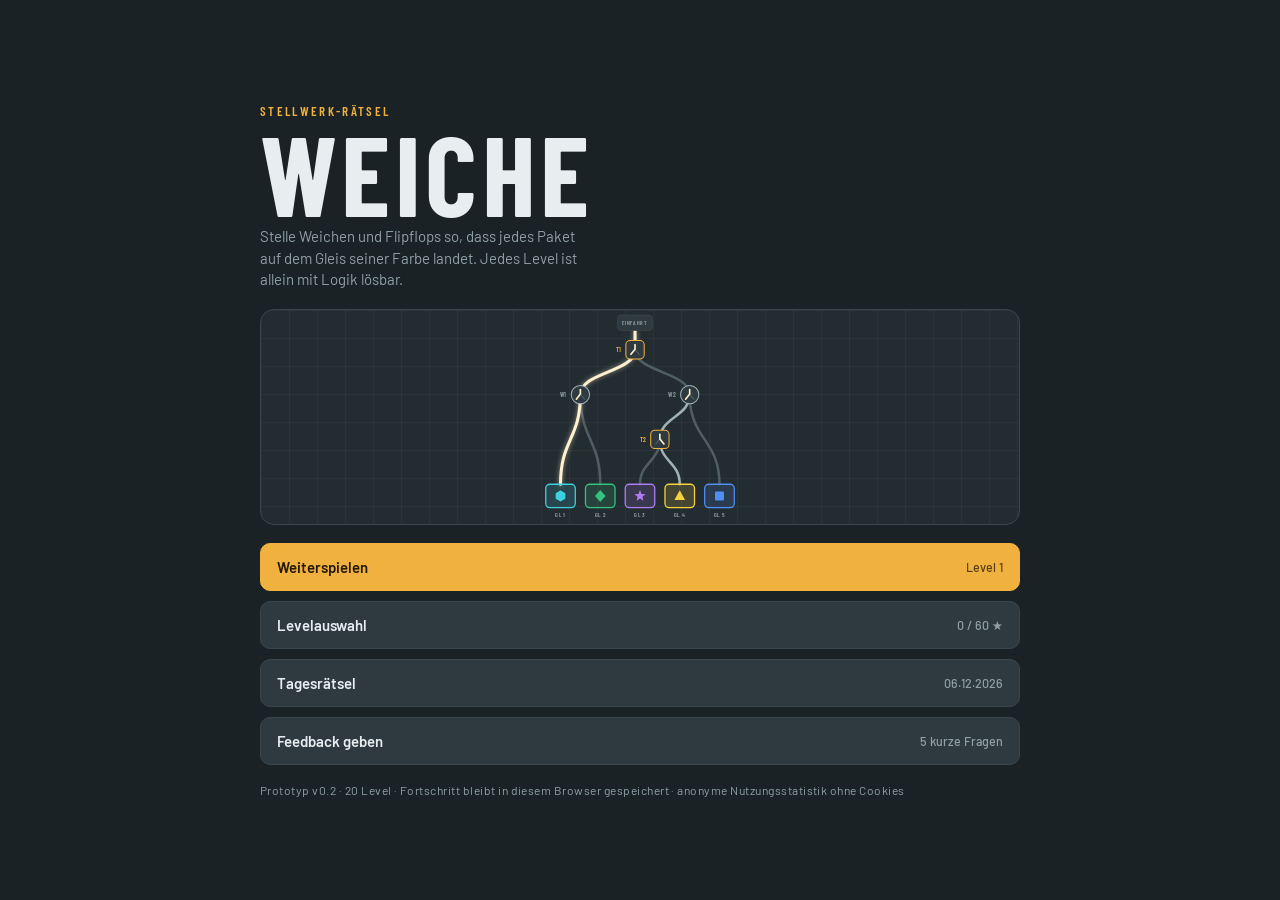
==== commit c5989fec: "Anonyme Statistik über GoatCounter aktivieren Co-Authored-By: Claude Fable 5.2 <noreply@anthropic.co" ====
--- a/web/index.html
+++ b/web/index.html
@@ -240,7 +240,7 @@
 /* ---------- Auswertung (anonym, ohne Cookies) ---------- */
 const VERSION='v0.2';
 // GoatCounter-Code eintragen, z. B. 'weiche' für weiche.goatcounter.com. Leer = es wird nichts gesendet.
-const CONFIG={goatcounter:''};
+const CONFIG={goatcounter:'weiche'};
 const S=P.stats=Object.assign({first:todayKey(),days:[],levels:{}},P.stats||{});
 function track(ev){
   if(!CONFIG.goatcounter)return;
